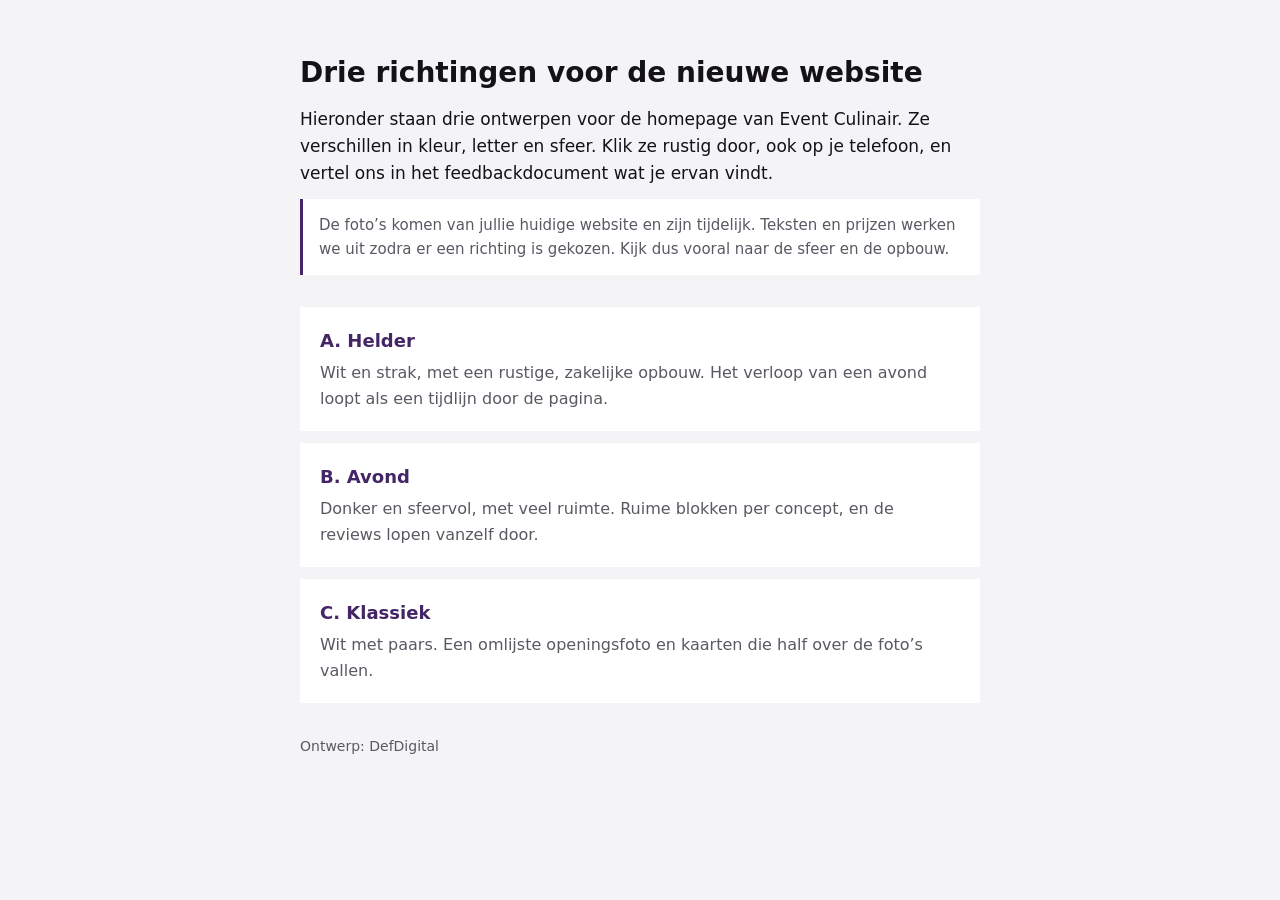
==== index.html @ e5f3a18a "Mockup bijgewerkt 2026-10-19 10:21" ====
<!DOCTYPE html><html lang="nl" data-astro-cid-lcdefpme><head><meta charset="utf-8"><meta name="viewport" content="width=device-width, initial-scale=1"><meta name="robots" content="noindex, nofollow"><title>Drie richtingen voor Event Culinair</title><meta name="description" content="Drie ontwerpen voor de homepage van de nieuwe website van Event Culinair."><style>body{color:#141216;background:#f4f3f6;margin:0;padding:56px 16px;font-family:system-ui,sans-serif;line-height:1.6}main[data-astro-cid-lcdefpme]{max-width:680px;margin:0 auto}h1[data-astro-cid-lcdefpme]{margin:0 0 16px;font-size:28px;line-height:1.2}.intro[data-astro-cid-lcdefpme]{margin:0 0 12px;font-size:17px}.noot[data-astro-cid-lcdefpme]{color:#5b5862;background:#fff;border-left:3px solid #442565;margin:0 0 32px;padding:14px 16px;font-size:15px}ul[data-astro-cid-lcdefpme]{gap:12px;margin:0;padding:0;list-style:none;display:grid}a[data-astro-cid-lcdefpme]{color:#442565;background:#fff;min-height:44px;padding:20px;font-size:18px;font-weight:600;text-decoration:none;display:block}a[data-astro-cid-lcdefpme]:hover{box-shadow:inset 0 0 0 2px #442565}a[data-astro-cid-lcdefpme]:focus-visible{outline-offset:3px;outline:3px solid #442565}span[data-astro-cid-lcdefpme]{color:#5b5862;margin-top:4px;font-size:16px;font-weight:400;display:block}.afzender[data-astro-cid-lcdefpme]{color:#5b5862;margin:32px 0 0;font-size:14px}
</style></head><body data-astro-cid-lcdefpme><main data-astro-cid-lcdefpme><h1 data-astro-cid-lcdefpme>Drie richtingen voor de nieuwe website</h1><p class="intro" data-astro-cid-lcdefpme>Hieronder staan drie ontwerpen voor de homepage van Event Culinair. Ze verschillen in kleur, letter en sfeer. Klik ze rustig door, ook op je telefoon, en vertel ons in het feedbackdocument wat je ervan vindt.</p><p class="noot" data-astro-cid-lcdefpme>De foto’s komen van jullie huidige website en zijn tijdelijk. Teksten en prijzen werken we uit zodra er een richting is gekozen. Kijk dus vooral naar de sfeer en de opbouw.</p><ul data-astro-cid-lcdefpme><li data-astro-cid-lcdefpme><a href="a" data-astro-cid-lcdefpme>A. Helder<span data-astro-cid-lcdefpme>Wit en strak, met een rustige, zakelijke opbouw. Het verloop van een avond loopt als een tijdlijn door de pagina.</span></a></li><li data-astro-cid-lcdefpme><a href="b" data-astro-cid-lcdefpme>B. Avond<span data-astro-cid-lcdefpme>Donker en sfeervol, met veel ruimte. Ruime blokken per concept, en de reviews lopen vanzelf door.</span></a></li><li data-astro-cid-lcdefpme><a href="c" data-astro-cid-lcdefpme>C. Klassiek<span data-astro-cid-lcdefpme>Wit met paars. Een omlijste openingsfoto en kaarten die half over de foto’s vallen.</span></a></li></ul><p class="afzender" data-astro-cid-lcdefpme>Ontwerp: DefDigital</p></main></body></html>
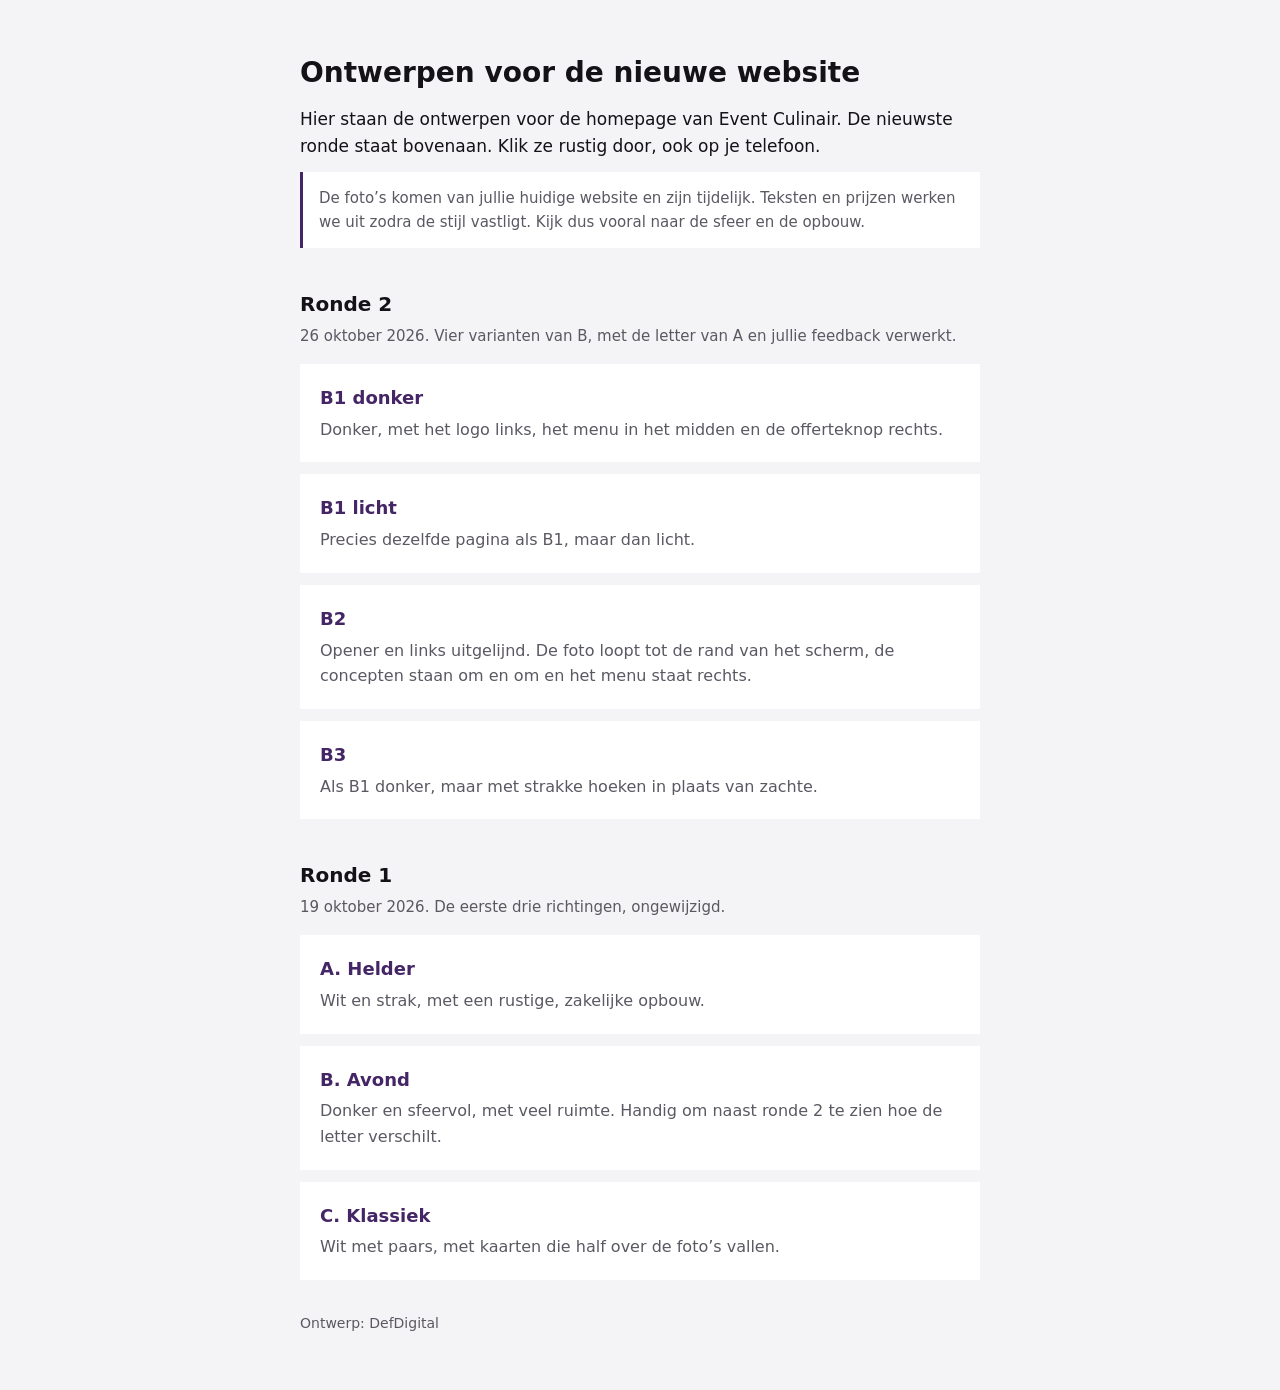
==== commit ac3d45a0: "Mockup bijgewerkt 2026-10-26 10:50" ====
--- a/index.html
+++ b/index.html
@@ -1,2 +1,2 @@
-<!DOCTYPE html><html lang="nl" data-astro-cid-lcdefpme><head><meta charset="utf-8"><meta name="viewport" content="width=device-width, initial-scale=1"><meta name="robots" content="noindex, nofollow"><title>Drie richtingen voor Event Culinair</title><meta name="description" content="Drie ontwerpen voor de homepage van de nieuwe website van Event Culinair."><style>body{color:#141216;background:#f4f3f6;margin:0;padding:56px 16px;font-family:system-ui,sans-serif;line-height:1.6}main[data-astro-cid-lcdefpme]{max-width:680px;margin:0 auto}h1[data-astro-cid-lcdefpme]{margin:0 0 16px;font-size:28px;line-height:1.2}.intro[data-astro-cid-lcdefpme]{margin:0 0 12px;font-size:17px}.noot[data-astro-cid-lcdefpme]{color:#5b5862;background:#fff;border-left:3px solid #442565;margin:0 0 32px;padding:14px 16px;font-size:15px}ul[data-astro-cid-lcdefpme]{gap:12px;margin:0;padding:0;list-style:none;display:grid}a[data-astro-cid-lcdefpme]{color:#442565;background:#fff;min-height:44px;padding:20px;font-size:18px;font-weight:600;text-decoration:none;display:block}a[data-astro-cid-lcdefpme]:hover{box-shadow:inset 0 0 0 2px #442565}a[data-astro-cid-lcdefpme]:focus-visible{outline-offset:3px;outline:3px solid #442565}span[data-astro-cid-lcdefpme]{color:#5b5862;margin-top:4px;font-size:16px;font-weight:400;display:block}.afzender[data-astro-cid-lcdefpme]{color:#5b5862;margin:32px 0 0;font-size:14px}
-</style></head><body data-astro-cid-lcdefpme><main data-astro-cid-lcdefpme><h1 data-astro-cid-lcdefpme>Drie richtingen voor de nieuwe website</h1><p class="intro" data-astro-cid-lcdefpme>Hieronder staan drie ontwerpen voor de homepage van Event Culinair. Ze verschillen in kleur, letter en sfeer. Klik ze rustig door, ook op je telefoon, en vertel ons in het feedbackdocument wat je ervan vindt.</p><p class="noot" data-astro-cid-lcdefpme>De foto’s komen van jullie huidige website en zijn tijdelijk. Teksten en prijzen werken we uit zodra er een richting is gekozen. Kijk dus vooral naar de sfeer en de opbouw.</p><ul data-astro-cid-lcdefpme><li data-astro-cid-lcdefpme><a href="a" data-astro-cid-lcdefpme>A. Helder<span data-astro-cid-lcdefpme>Wit en strak, met een rustige, zakelijke opbouw. Het verloop van een avond loopt als een tijdlijn door de pagina.</span></a></li><li data-astro-cid-lcdefpme><a href="b" data-astro-cid-lcdefpme>B. Avond<span data-astro-cid-lcdefpme>Donker en sfeervol, met veel ruimte. Ruime blokken per concept, en de reviews lopen vanzelf door.</span></a></li><li data-astro-cid-lcdefpme><a href="c" data-astro-cid-lcdefpme>C. Klassiek<span data-astro-cid-lcdefpme>Wit met paars. Een omlijste openingsfoto en kaarten die half over de foto’s vallen.</span></a></li></ul><p class="afzender" data-astro-cid-lcdefpme>Ontwerp: DefDigital</p></main></body></html>+<!DOCTYPE html><html lang="nl" data-astro-cid-lcdefpme><head><meta charset="utf-8"><meta name="viewport" content="width=device-width, initial-scale=1"><meta name="robots" content="noindex, nofollow"><title>Ontwerpen Event Culinair</title><meta name="description" content="Ontwerpen voor de homepage van de nieuwe website van Event Culinair, ronde 1 en ronde 2."><style>body{color:#141216;background:#f4f3f6;margin:0;padding:56px 16px;font-family:system-ui,sans-serif;line-height:1.6}main[data-astro-cid-lcdefpme]{max-width:680px;margin:0 auto}h1[data-astro-cid-lcdefpme]{margin:0 0 16px;font-size:28px;line-height:1.2}.intro[data-astro-cid-lcdefpme]{margin:0 0 12px;font-size:17px}.noot[data-astro-cid-lcdefpme]{color:#5b5862;background:#fff;border-left:3px solid #442565;margin:0 0 32px;padding:14px 16px;font-size:15px}ul[data-astro-cid-lcdefpme]{gap:12px;margin:0;padding:0;list-style:none;display:grid}a[data-astro-cid-lcdefpme]{color:#442565;background:#fff;min-height:44px;padding:20px;font-size:18px;font-weight:600;text-decoration:none;display:block}a[data-astro-cid-lcdefpme]:hover{box-shadow:inset 0 0 0 2px #442565}a[data-astro-cid-lcdefpme]:focus-visible{outline-offset:3px;outline:3px solid #442565}span[data-astro-cid-lcdefpme]{color:#5b5862;margin-top:4px;font-size:16px;font-weight:400;display:block}h2[data-astro-cid-lcdefpme]{margin:40px 0 4px;font-size:20px}.ronde[data-astro-cid-lcdefpme]{color:#5b5862;margin:0 0 16px;font-size:15px}.afzender[data-astro-cid-lcdefpme]{color:#5b5862;margin:32px 0 0;font-size:14px}
+</style></head><body data-astro-cid-lcdefpme><main data-astro-cid-lcdefpme><h1 data-astro-cid-lcdefpme>Ontwerpen voor de nieuwe website</h1><p class="intro" data-astro-cid-lcdefpme>Hier staan de ontwerpen voor de homepage van Event Culinair. De nieuwste ronde staat bovenaan. Klik ze rustig door, ook op je telefoon.</p><p class="noot" data-astro-cid-lcdefpme>De foto’s komen van jullie huidige website en zijn tijdelijk. Teksten en prijzen werken we uit zodra de stijl vastligt. Kijk dus vooral naar de sfeer en de opbouw.</p><h2 data-astro-cid-lcdefpme>Ronde 2</h2><p class="ronde" data-astro-cid-lcdefpme>26 oktober 2026. Vier varianten van B, met de letter van A en jullie feedback verwerkt.</p><ul data-astro-cid-lcdefpme><li data-astro-cid-lcdefpme><a href="b1-donker" data-astro-cid-lcdefpme>B1 donker<span data-astro-cid-lcdefpme>Donker, met het logo links, het menu in het midden en de offerteknop rechts.</span></a></li><li data-astro-cid-lcdefpme><a href="b1-licht" data-astro-cid-lcdefpme>B1 licht<span data-astro-cid-lcdefpme>Precies dezelfde pagina als B1, maar dan licht.</span></a></li><li data-astro-cid-lcdefpme><a href="b2" data-astro-cid-lcdefpme>B2<span data-astro-cid-lcdefpme>Opener en links uitgelijnd. De foto loopt tot de rand van het scherm, de concepten staan om en om en het menu staat rechts.</span></a></li><li data-astro-cid-lcdefpme><a href="b3" data-astro-cid-lcdefpme>B3<span data-astro-cid-lcdefpme>Als B1 donker, maar met strakke hoeken in plaats van zachte.</span></a></li></ul><h2 data-astro-cid-lcdefpme>Ronde 1</h2><p class="ronde" data-astro-cid-lcdefpme>19 oktober 2026. De eerste drie richtingen, ongewijzigd.</p><ul data-astro-cid-lcdefpme><li data-astro-cid-lcdefpme><a href="a" data-astro-cid-lcdefpme>A. Helder<span data-astro-cid-lcdefpme>Wit en strak, met een rustige, zakelijke opbouw.</span></a></li><li data-astro-cid-lcdefpme><a href="b" data-astro-cid-lcdefpme>B. Avond<span data-astro-cid-lcdefpme>Donker en sfeervol, met veel ruimte. Handig om naast ronde 2 te zien hoe de letter verschilt.</span></a></li><li data-astro-cid-lcdefpme><a href="c" data-astro-cid-lcdefpme>C. Klassiek<span data-astro-cid-lcdefpme>Wit met paars, met kaarten die half over de foto’s vallen.</span></a></li></ul><p class="afzender" data-astro-cid-lcdefpme>Ontwerp: DefDigital</p></main></body></html>
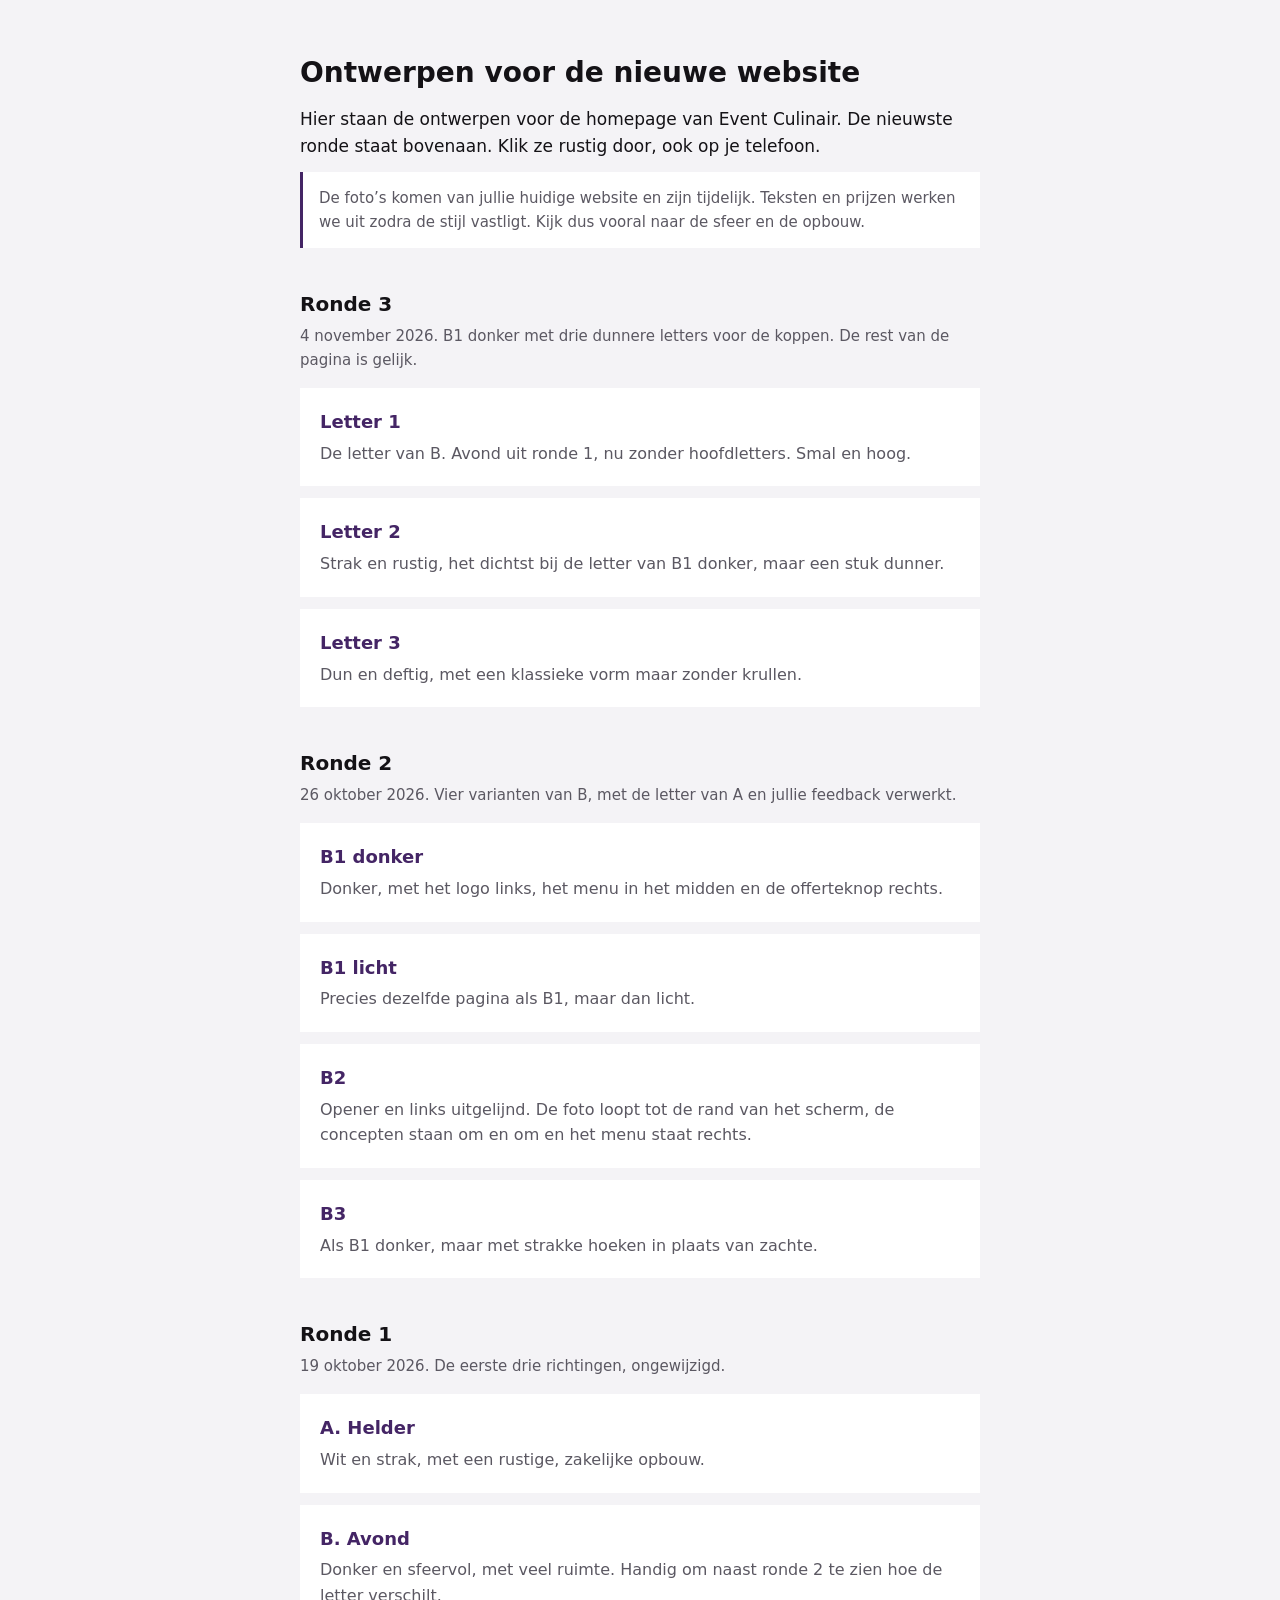
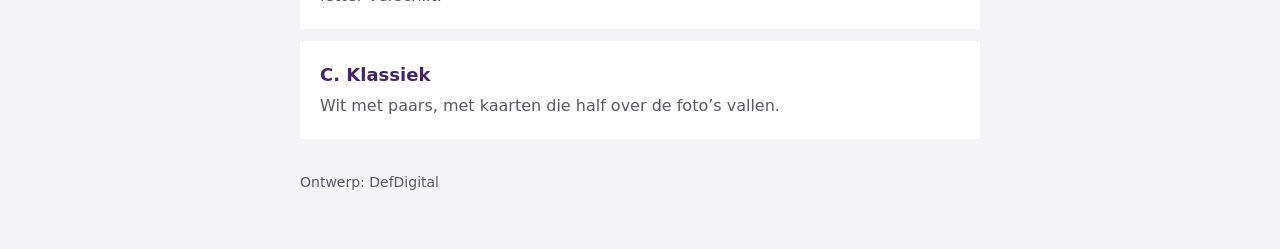
==== commit 860b86e8: "Mockup bijgewerkt 2026-11-04 13:20" ====
--- a/index.html
+++ b/index.html
@@ -1,2 +1,2 @@
-<!DOCTYPE html><html lang="nl" data-astro-cid-lcdefpme><head><meta charset="utf-8"><meta name="viewport" content="width=device-width, initial-scale=1"><meta name="robots" content="noindex, nofollow"><title>Ontwerpen Event Culinair</title><meta name="description" content="Ontwerpen voor de homepage van de nieuwe website van Event Culinair, ronde 1 en ronde 2."><style>body{color:#141216;background:#f4f3f6;margin:0;padding:56px 16px;font-family:system-ui,sans-serif;line-height:1.6}main[data-astro-cid-lcdefpme]{max-width:680px;margin:0 auto}h1[data-astro-cid-lcdefpme]{margin:0 0 16px;font-size:28px;line-height:1.2}.intro[data-astro-cid-lcdefpme]{margin:0 0 12px;font-size:17px}.noot[data-astro-cid-lcdefpme]{color:#5b5862;background:#fff;border-left:3px solid #442565;margin:0 0 32px;padding:14px 16px;font-size:15px}ul[data-astro-cid-lcdefpme]{gap:12px;margin:0;padding:0;list-style:none;display:grid}a[data-astro-cid-lcdefpme]{color:#442565;background:#fff;min-height:44px;padding:20px;font-size:18px;font-weight:600;text-decoration:none;display:block}a[data-astro-cid-lcdefpme]:hover{box-shadow:inset 0 0 0 2px #442565}a[data-astro-cid-lcdefpme]:focus-visible{outline-offset:3px;outline:3px solid #442565}span[data-astro-cid-lcdefpme]{color:#5b5862;margin-top:4px;font-size:16px;font-weight:400;display:block}h2[data-astro-cid-lcdefpme]{margin:40px 0 4px;font-size:20px}.ronde[data-astro-cid-lcdefpme]{color:#5b5862;margin:0 0 16px;font-size:15px}.afzender[data-astro-cid-lcdefpme]{color:#5b5862;margin:32px 0 0;font-size:14px}
-</style></head><body data-astro-cid-lcdefpme><main data-astro-cid-lcdefpme><h1 data-astro-cid-lcdefpme>Ontwerpen voor de nieuwe website</h1><p class="intro" data-astro-cid-lcdefpme>Hier staan de ontwerpen voor de homepage van Event Culinair. De nieuwste ronde staat bovenaan. Klik ze rustig door, ook op je telefoon.</p><p class="noot" data-astro-cid-lcdefpme>De foto’s komen van jullie huidige website en zijn tijdelijk. Teksten en prijzen werken we uit zodra de stijl vastligt. Kijk dus vooral naar de sfeer en de opbouw.</p><h2 data-astro-cid-lcdefpme>Ronde 2</h2><p class="ronde" data-astro-cid-lcdefpme>26 oktober 2026. Vier varianten van B, met de letter van A en jullie feedback verwerkt.</p><ul data-astro-cid-lcdefpme><li data-astro-cid-lcdefpme><a href="b1-donker" data-astro-cid-lcdefpme>B1 donker<span data-astro-cid-lcdefpme>Donker, met het logo links, het menu in het midden en de offerteknop rechts.</span></a></li><li data-astro-cid-lcdefpme><a href="b1-licht" data-astro-cid-lcdefpme>B1 licht<span data-astro-cid-lcdefpme>Precies dezelfde pagina als B1, maar dan licht.</span></a></li><li data-astro-cid-lcdefpme><a href="b2" data-astro-cid-lcdefpme>B2<span data-astro-cid-lcdefpme>Opener en links uitgelijnd. De foto loopt tot de rand van het scherm, de concepten staan om en om en het menu staat rechts.</span></a></li><li data-astro-cid-lcdefpme><a href="b3" data-astro-cid-lcdefpme>B3<span data-astro-cid-lcdefpme>Als B1 donker, maar met strakke hoeken in plaats van zachte.</span></a></li></ul><h2 data-astro-cid-lcdefpme>Ronde 1</h2><p class="ronde" data-astro-cid-lcdefpme>19 oktober 2026. De eerste drie richtingen, ongewijzigd.</p><ul data-astro-cid-lcdefpme><li data-astro-cid-lcdefpme><a href="a" data-astro-cid-lcdefpme>A. Helder<span data-astro-cid-lcdefpme>Wit en strak, met een rustige, zakelijke opbouw.</span></a></li><li data-astro-cid-lcdefpme><a href="b" data-astro-cid-lcdefpme>B. Avond<span data-astro-cid-lcdefpme>Donker en sfeervol, met veel ruimte. Handig om naast ronde 2 te zien hoe de letter verschilt.</span></a></li><li data-astro-cid-lcdefpme><a href="c" data-astro-cid-lcdefpme>C. Klassiek<span data-astro-cid-lcdefpme>Wit met paars, met kaarten die half over de foto’s vallen.</span></a></li></ul><p class="afzender" data-astro-cid-lcdefpme>Ontwerp: DefDigital</p></main></body></html>+<!DOCTYPE html><html lang="nl" data-astro-cid-lcdefpme><head><meta charset="utf-8"><meta name="viewport" content="width=device-width, initial-scale=1"><meta name="robots" content="noindex, nofollow"><title>Ontwerpen Event Culinair</title><meta name="description" content="Ontwerpen voor de homepage van de nieuwe website van Event Culinair, alle rondes bij elkaar."><style>body{color:#141216;background:#f4f3f6;margin:0;padding:56px 16px;font-family:system-ui,sans-serif;line-height:1.6}main[data-astro-cid-lcdefpme]{max-width:680px;margin:0 auto}h1[data-astro-cid-lcdefpme]{margin:0 0 16px;font-size:28px;line-height:1.2}.intro[data-astro-cid-lcdefpme]{margin:0 0 12px;font-size:17px}.noot[data-astro-cid-lcdefpme]{color:#5b5862;background:#fff;border-left:3px solid #442565;margin:0 0 32px;padding:14px 16px;font-size:15px}ul[data-astro-cid-lcdefpme]{gap:12px;margin:0;padding:0;list-style:none;display:grid}a[data-astro-cid-lcdefpme]{color:#442565;background:#fff;min-height:44px;padding:20px;font-size:18px;font-weight:600;text-decoration:none;display:block}a[data-astro-cid-lcdefpme]:hover{box-shadow:inset 0 0 0 2px #442565}a[data-astro-cid-lcdefpme]:focus-visible{outline-offset:3px;outline:3px solid #442565}span[data-astro-cid-lcdefpme]{color:#5b5862;margin-top:4px;font-size:16px;font-weight:400;display:block}h2[data-astro-cid-lcdefpme]{margin:40px 0 4px;font-size:20px}.ronde[data-astro-cid-lcdefpme]{color:#5b5862;margin:0 0 16px;font-size:15px}.afzender[data-astro-cid-lcdefpme]{color:#5b5862;margin:32px 0 0;font-size:14px}
+</style></head><body data-astro-cid-lcdefpme><main data-astro-cid-lcdefpme><h1 data-astro-cid-lcdefpme>Ontwerpen voor de nieuwe website</h1><p class="intro" data-astro-cid-lcdefpme>Hier staan de ontwerpen voor de homepage van Event Culinair. De nieuwste ronde staat bovenaan. Klik ze rustig door, ook op je telefoon.</p><p class="noot" data-astro-cid-lcdefpme>De foto’s komen van jullie huidige website en zijn tijdelijk. Teksten en prijzen werken we uit zodra de stijl vastligt. Kijk dus vooral naar de sfeer en de opbouw.</p><h2 data-astro-cid-lcdefpme>Ronde 3</h2><p class="ronde" data-astro-cid-lcdefpme>4 november 2026. B1 donker met drie dunnere letters voor de koppen. De rest van de pagina is gelijk.</p><ul data-astro-cid-lcdefpme><li data-astro-cid-lcdefpme><a href="letter-1" data-astro-cid-lcdefpme>Letter 1<span data-astro-cid-lcdefpme>De letter van B. Avond uit ronde 1, nu zonder hoofdletters. Smal en hoog.</span></a></li><li data-astro-cid-lcdefpme><a href="letter-2" data-astro-cid-lcdefpme>Letter 2<span data-astro-cid-lcdefpme>Strak en rustig, het dichtst bij de letter van B1 donker, maar een stuk dunner.</span></a></li><li data-astro-cid-lcdefpme><a href="letter-3" data-astro-cid-lcdefpme>Letter 3<span data-astro-cid-lcdefpme>Dun en deftig, met een klassieke vorm maar zonder krullen.</span></a></li></ul><h2 data-astro-cid-lcdefpme>Ronde 2</h2><p class="ronde" data-astro-cid-lcdefpme>26 oktober 2026. Vier varianten van B, met de letter van A en jullie feedback verwerkt.</p><ul data-astro-cid-lcdefpme><li data-astro-cid-lcdefpme><a href="b1-donker" data-astro-cid-lcdefpme>B1 donker<span data-astro-cid-lcdefpme>Donker, met het logo links, het menu in het midden en de offerteknop rechts.</span></a></li><li data-astro-cid-lcdefpme><a href="b1-licht" data-astro-cid-lcdefpme>B1 licht<span data-astro-cid-lcdefpme>Precies dezelfde pagina als B1, maar dan licht.</span></a></li><li data-astro-cid-lcdefpme><a href="b2" data-astro-cid-lcdefpme>B2<span data-astro-cid-lcdefpme>Opener en links uitgelijnd. De foto loopt tot de rand van het scherm, de concepten staan om en om en het menu staat rechts.</span></a></li><li data-astro-cid-lcdefpme><a href="b3" data-astro-cid-lcdefpme>B3<span data-astro-cid-lcdefpme>Als B1 donker, maar met strakke hoeken in plaats van zachte.</span></a></li></ul><h2 data-astro-cid-lcdefpme>Ronde 1</h2><p class="ronde" data-astro-cid-lcdefpme>19 oktober 2026. De eerste drie richtingen, ongewijzigd.</p><ul data-astro-cid-lcdefpme><li data-astro-cid-lcdefpme><a href="a" data-astro-cid-lcdefpme>A. Helder<span data-astro-cid-lcdefpme>Wit en strak, met een rustige, zakelijke opbouw.</span></a></li><li data-astro-cid-lcdefpme><a href="b" data-astro-cid-lcdefpme>B. Avond<span data-astro-cid-lcdefpme>Donker en sfeervol, met veel ruimte. Handig om naast ronde 2 te zien hoe de letter verschilt.</span></a></li><li data-astro-cid-lcdefpme><a href="c" data-astro-cid-lcdefpme>C. Klassiek<span data-astro-cid-lcdefpme>Wit met paars, met kaarten die half over de foto’s vallen.</span></a></li></ul><p class="afzender" data-astro-cid-lcdefpme>Ontwerp: DefDigital</p></main></body></html>
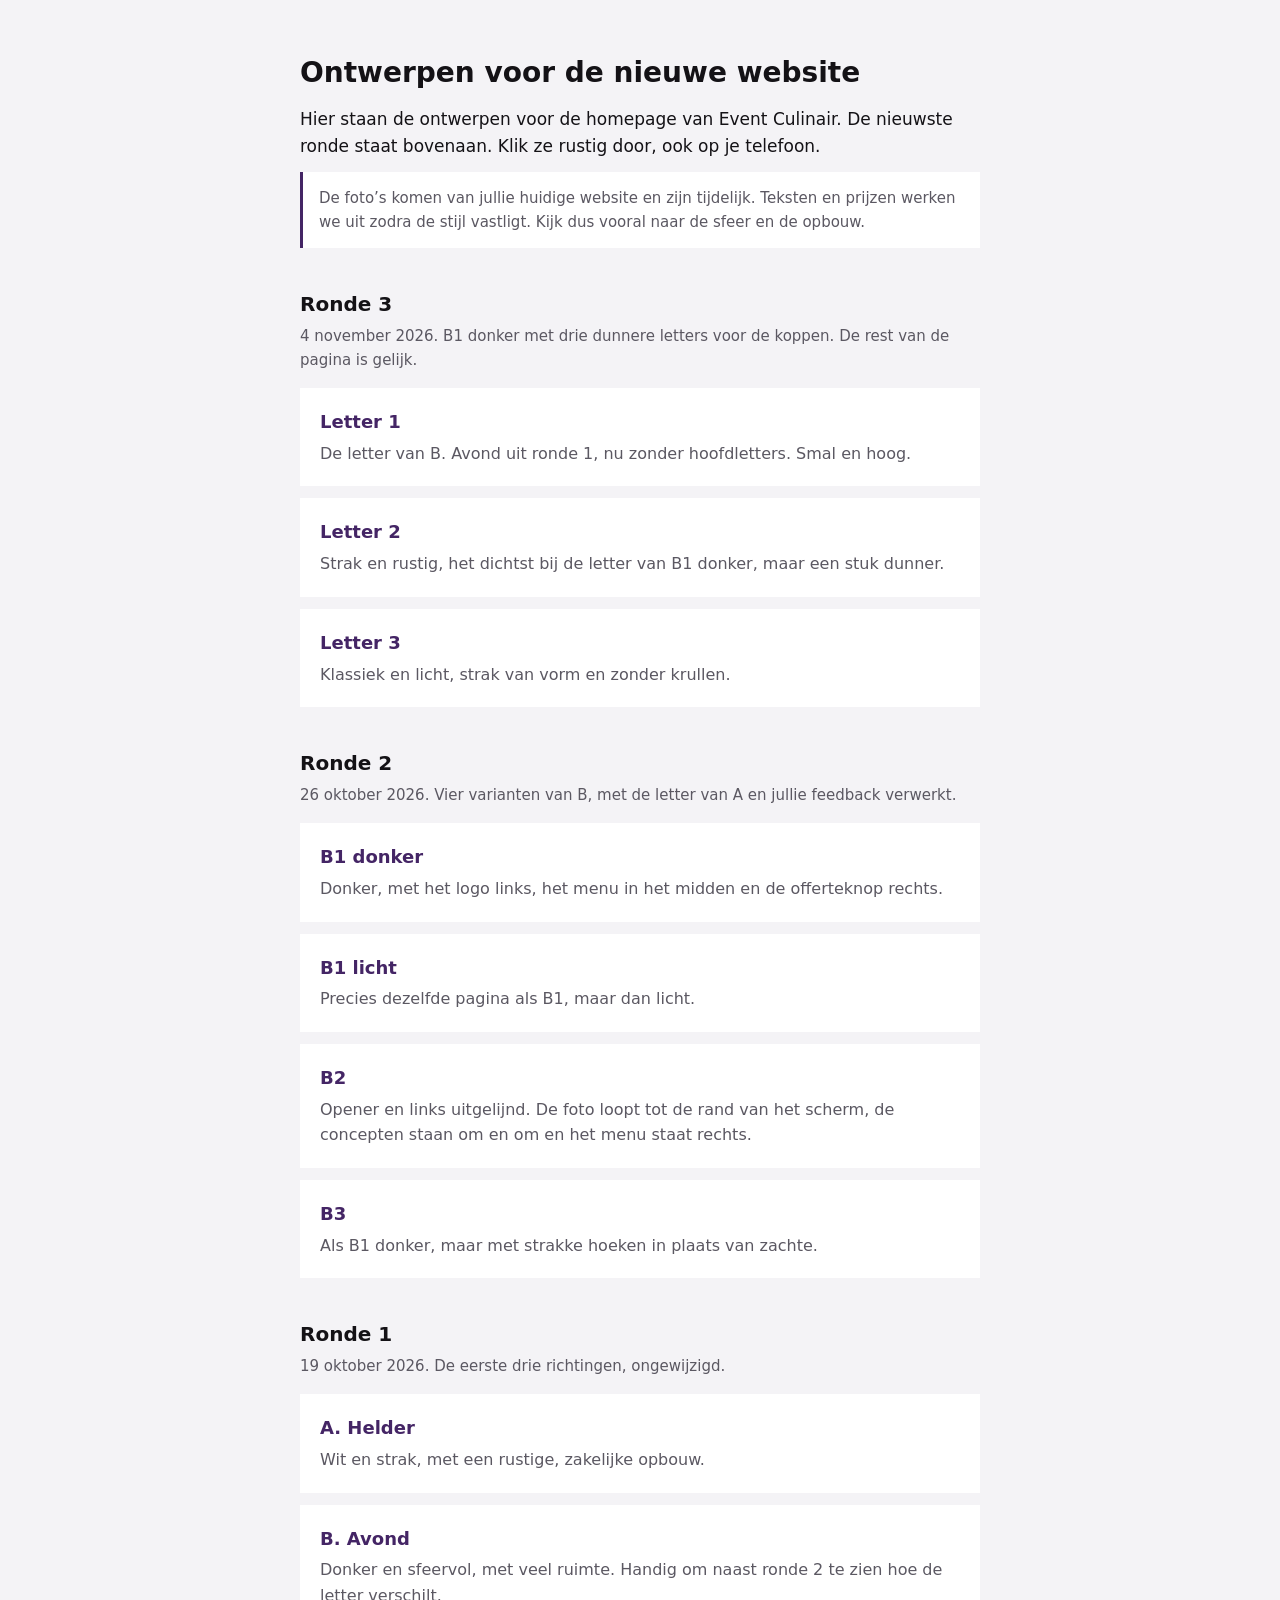
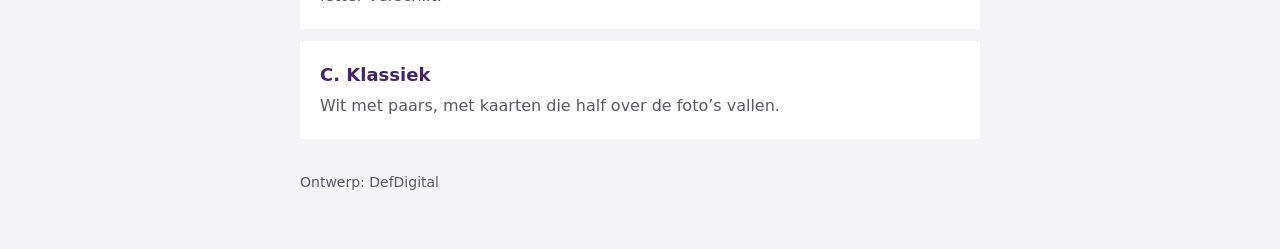
==== commit ee86b0cc: "Mockup bijgewerkt 2026-11-04 13:25" ====
--- a/index.html
+++ b/index.html
@@ -1,2 +1,2 @@
 <!DOCTYPE html><html lang="nl" data-astro-cid-lcdefpme><head><meta charset="utf-8"><meta name="viewport" content="width=device-width, initial-scale=1"><meta name="robots" content="noindex, nofollow"><title>Ontwerpen Event Culinair</title><meta name="description" content="Ontwerpen voor de homepage van de nieuwe website van Event Culinair, alle rondes bij elkaar."><style>body{color:#141216;background:#f4f3f6;margin:0;padding:56px 16px;font-family:system-ui,sans-serif;line-height:1.6}main[data-astro-cid-lcdefpme]{max-width:680px;margin:0 auto}h1[data-astro-cid-lcdefpme]{margin:0 0 16px;font-size:28px;line-height:1.2}.intro[data-astro-cid-lcdefpme]{margin:0 0 12px;font-size:17px}.noot[data-astro-cid-lcdefpme]{color:#5b5862;background:#fff;border-left:3px solid #442565;margin:0 0 32px;padding:14px 16px;font-size:15px}ul[data-astro-cid-lcdefpme]{gap:12px;margin:0;padding:0;list-style:none;display:grid}a[data-astro-cid-lcdefpme]{color:#442565;background:#fff;min-height:44px;padding:20px;font-size:18px;font-weight:600;text-decoration:none;display:block}a[data-astro-cid-lcdefpme]:hover{box-shadow:inset 0 0 0 2px #442565}a[data-astro-cid-lcdefpme]:focus-visible{outline-offset:3px;outline:3px solid #442565}span[data-astro-cid-lcdefpme]{color:#5b5862;margin-top:4px;font-size:16px;font-weight:400;display:block}h2[data-astro-cid-lcdefpme]{margin:40px 0 4px;font-size:20px}.ronde[data-astro-cid-lcdefpme]{color:#5b5862;margin:0 0 16px;font-size:15px}.afzender[data-astro-cid-lcdefpme]{color:#5b5862;margin:32px 0 0;font-size:14px}
-</style></head><body data-astro-cid-lcdefpme><main data-astro-cid-lcdefpme><h1 data-astro-cid-lcdefpme>Ontwerpen voor de nieuwe website</h1><p class="intro" data-astro-cid-lcdefpme>Hier staan de ontwerpen voor de homepage van Event Culinair. De nieuwste ronde staat bovenaan. Klik ze rustig door, ook op je telefoon.</p><p class="noot" data-astro-cid-lcdefpme>De foto’s komen van jullie huidige website en zijn tijdelijk. Teksten en prijzen werken we uit zodra de stijl vastligt. Kijk dus vooral naar de sfeer en de opbouw.</p><h2 data-astro-cid-lcdefpme>Ronde 3</h2><p class="ronde" data-astro-cid-lcdefpme>4 november 2026. B1 donker met drie dunnere letters voor de koppen. De rest van de pagina is gelijk.</p><ul data-astro-cid-lcdefpme><li data-astro-cid-lcdefpme><a href="letter-1" data-astro-cid-lcdefpme>Letter 1<span data-astro-cid-lcdefpme>De letter van B. Avond uit ronde 1, nu zonder hoofdletters. Smal en hoog.</span></a></li><li data-astro-cid-lcdefpme><a href="letter-2" data-astro-cid-lcdefpme>Letter 2<span data-astro-cid-lcdefpme>Strak en rustig, het dichtst bij de letter van B1 donker, maar een stuk dunner.</span></a></li><li data-astro-cid-lcdefpme><a href="letter-3" data-astro-cid-lcdefpme>Letter 3<span data-astro-cid-lcdefpme>Dun en deftig, met een klassieke vorm maar zonder krullen.</span></a></li></ul><h2 data-astro-cid-lcdefpme>Ronde 2</h2><p class="ronde" data-astro-cid-lcdefpme>26 oktober 2026. Vier varianten van B, met de letter van A en jullie feedback verwerkt.</p><ul data-astro-cid-lcdefpme><li data-astro-cid-lcdefpme><a href="b1-donker" data-astro-cid-lcdefpme>B1 donker<span data-astro-cid-lcdefpme>Donker, met het logo links, het menu in het midden en de offerteknop rechts.</span></a></li><li data-astro-cid-lcdefpme><a href="b1-licht" data-astro-cid-lcdefpme>B1 licht<span data-astro-cid-lcdefpme>Precies dezelfde pagina als B1, maar dan licht.</span></a></li><li data-astro-cid-lcdefpme><a href="b2" data-astro-cid-lcdefpme>B2<span data-astro-cid-lcdefpme>Opener en links uitgelijnd. De foto loopt tot de rand van het scherm, de concepten staan om en om en het menu staat rechts.</span></a></li><li data-astro-cid-lcdefpme><a href="b3" data-astro-cid-lcdefpme>B3<span data-astro-cid-lcdefpme>Als B1 donker, maar met strakke hoeken in plaats van zachte.</span></a></li></ul><h2 data-astro-cid-lcdefpme>Ronde 1</h2><p class="ronde" data-astro-cid-lcdefpme>19 oktober 2026. De eerste drie richtingen, ongewijzigd.</p><ul data-astro-cid-lcdefpme><li data-astro-cid-lcdefpme><a href="a" data-astro-cid-lcdefpme>A. Helder<span data-astro-cid-lcdefpme>Wit en strak, met een rustige, zakelijke opbouw.</span></a></li><li data-astro-cid-lcdefpme><a href="b" data-astro-cid-lcdefpme>B. Avond<span data-astro-cid-lcdefpme>Donker en sfeervol, met veel ruimte. Handig om naast ronde 2 te zien hoe de letter verschilt.</span></a></li><li data-astro-cid-lcdefpme><a href="c" data-astro-cid-lcdefpme>C. Klassiek<span data-astro-cid-lcdefpme>Wit met paars, met kaarten die half over de foto’s vallen.</span></a></li></ul><p class="afzender" data-astro-cid-lcdefpme>Ontwerp: DefDigital</p></main></body></html>+</style></head><body data-astro-cid-lcdefpme><main data-astro-cid-lcdefpme><h1 data-astro-cid-lcdefpme>Ontwerpen voor de nieuwe website</h1><p class="intro" data-astro-cid-lcdefpme>Hier staan de ontwerpen voor de homepage van Event Culinair. De nieuwste ronde staat bovenaan. Klik ze rustig door, ook op je telefoon.</p><p class="noot" data-astro-cid-lcdefpme>De foto’s komen van jullie huidige website en zijn tijdelijk. Teksten en prijzen werken we uit zodra de stijl vastligt. Kijk dus vooral naar de sfeer en de opbouw.</p><h2 data-astro-cid-lcdefpme>Ronde 3</h2><p class="ronde" data-astro-cid-lcdefpme>4 november 2026. B1 donker met drie dunnere letters voor de koppen. De rest van de pagina is gelijk.</p><ul data-astro-cid-lcdefpme><li data-astro-cid-lcdefpme><a href="letter-1" data-astro-cid-lcdefpme>Letter 1<span data-astro-cid-lcdefpme>De letter van B. Avond uit ronde 1, nu zonder hoofdletters. Smal en hoog.</span></a></li><li data-astro-cid-lcdefpme><a href="letter-2" data-astro-cid-lcdefpme>Letter 2<span data-astro-cid-lcdefpme>Strak en rustig, het dichtst bij de letter van B1 donker, maar een stuk dunner.</span></a></li><li data-astro-cid-lcdefpme><a href="letter-3" data-astro-cid-lcdefpme>Letter 3<span data-astro-cid-lcdefpme>Klassiek en licht, strak van vorm en zonder krullen.</span></a></li></ul><h2 data-astro-cid-lcdefpme>Ronde 2</h2><p class="ronde" data-astro-cid-lcdefpme>26 oktober 2026. Vier varianten van B, met de letter van A en jullie feedback verwerkt.</p><ul data-astro-cid-lcdefpme><li data-astro-cid-lcdefpme><a href="b1-donker" data-astro-cid-lcdefpme>B1 donker<span data-astro-cid-lcdefpme>Donker, met het logo links, het menu in het midden en de offerteknop rechts.</span></a></li><li data-astro-cid-lcdefpme><a href="b1-licht" data-astro-cid-lcdefpme>B1 licht<span data-astro-cid-lcdefpme>Precies dezelfde pagina als B1, maar dan licht.</span></a></li><li data-astro-cid-lcdefpme><a href="b2" data-astro-cid-lcdefpme>B2<span data-astro-cid-lcdefpme>Opener en links uitgelijnd. De foto loopt tot de rand van het scherm, de concepten staan om en om en het menu staat rechts.</span></a></li><li data-astro-cid-lcdefpme><a href="b3" data-astro-cid-lcdefpme>B3<span data-astro-cid-lcdefpme>Als B1 donker, maar met strakke hoeken in plaats van zachte.</span></a></li></ul><h2 data-astro-cid-lcdefpme>Ronde 1</h2><p class="ronde" data-astro-cid-lcdefpme>19 oktober 2026. De eerste drie richtingen, ongewijzigd.</p><ul data-astro-cid-lcdefpme><li data-astro-cid-lcdefpme><a href="a" data-astro-cid-lcdefpme>A. Helder<span data-astro-cid-lcdefpme>Wit en strak, met een rustige, zakelijke opbouw.</span></a></li><li data-astro-cid-lcdefpme><a href="b" data-astro-cid-lcdefpme>B. Avond<span data-astro-cid-lcdefpme>Donker en sfeervol, met veel ruimte. Handig om naast ronde 2 te zien hoe de letter verschilt.</span></a></li><li data-astro-cid-lcdefpme><a href="c" data-astro-cid-lcdefpme>C. Klassiek<span data-astro-cid-lcdefpme>Wit met paars, met kaarten die half over de foto’s vallen.</span></a></li></ul><p class="afzender" data-astro-cid-lcdefpme>Ontwerp: DefDigital</p></main></body></html>
